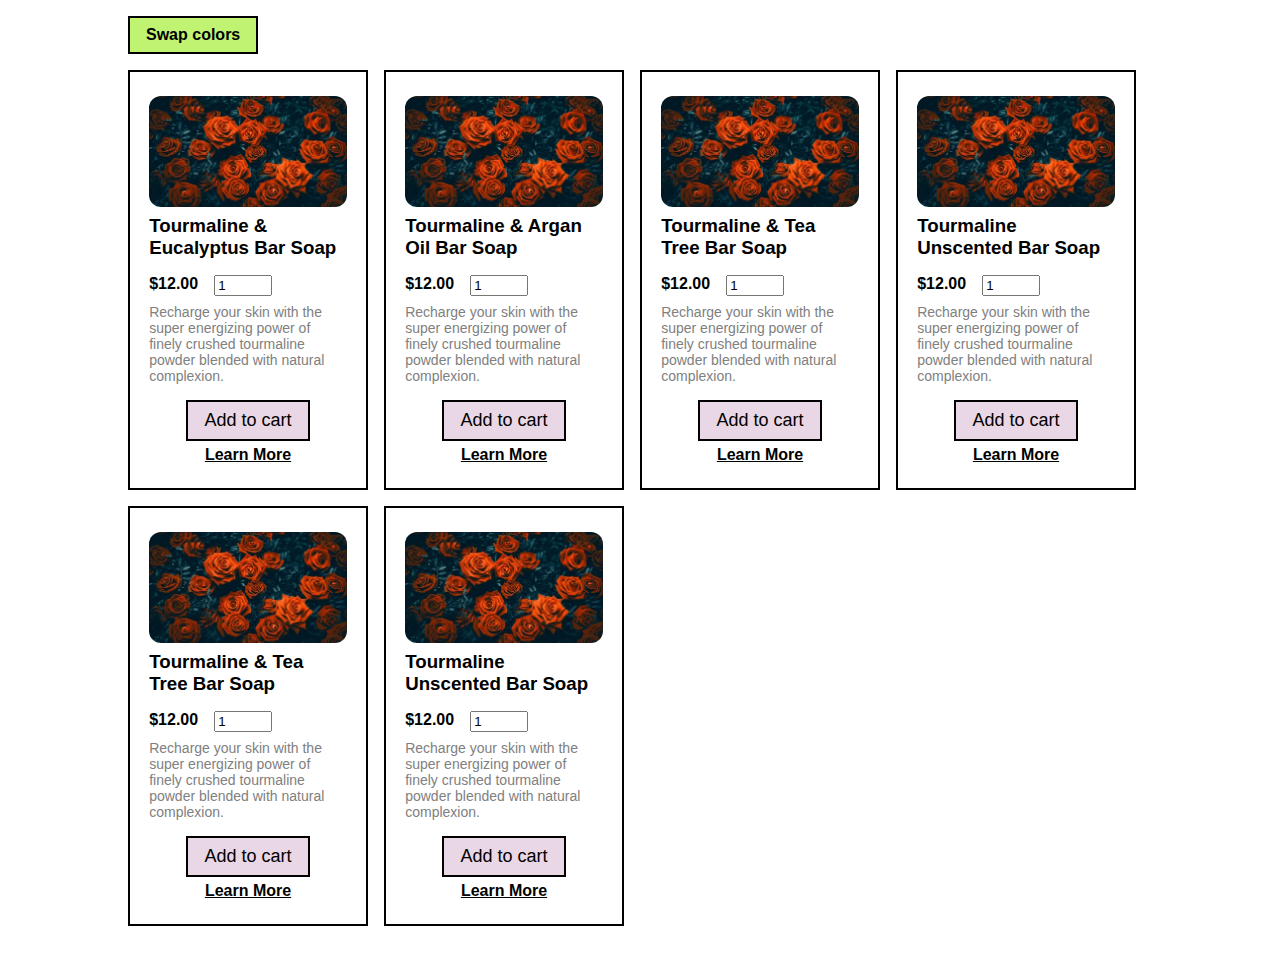
==== buttons/index.html @ a43e52da "first commit" ====
<!DOCTYPE html>
<html lang="en">

<head>
    <meta charset="UTF-8">
    <meta http-equiv="X-UA-Compatible" content="IE=edge">
    <meta name="viewport" content="width=device-width, initial-scale=1.0">
    <title>David - Dango Test (Buttons Option A)</title>
    <link rel="stylesheet" href="style.css">
</head>

<body>
    <main>
        <header>
            <button id="swap">Swap colors</button>
        </header>
        <section class="items">
            <div class="item">
                <div class="item-header">
                    <img src="picture.webp" alt="Tourmaline & Eucalyptus Bar Soap" draggable="false">
                    <h3>Tourmaline & Eucalyptus Bar Soap</h3>
                </div>
                <div class="item-content">
                    <div class="item-price">
                        <span>$12.00</span>
                        <input type="number" name="quantity" value="1" min="1" max="999">
                    </div>
                    <div class="item-description">
                        Recharge your skin with the super energizing power of finely crushed tourmaline powder blended
                        with natural complexion.
                    </div>
                </div>
                <div class="item-footer">
                    <button class="atc">Add to cart</button>
                    <a href="https://example.com" target="_blank" rel="noopener noreferrer" class="about">Learn More</a>
                </div>
            </div>
            <div class="item">
                <div class="item-header">
                    <img src="picture.webp" alt="Tourmaline & Argan Oil Bar Soap" draggable="false">
                    <h3>Tourmaline & Argan Oil Bar Soap</h3>
                </div>
                <div class="item-content">
                    <div class="item-price">
                        <span>$12.00</span>
                        <input type="number" name="quantity" value="1" min="1" max="999">
                    </div>
                    <div class="item-description">
                        Recharge your skin with the super energizing power of finely crushed tourmaline powder blended
                        with natural complexion.
                    </div>
                </div>
                <div class="item-footer">
                    <button class="atc">Add to cart</button>
                    <a href="https://example.com" target="_blank" rel="noopener noreferrer" class="about">Learn More</a>
                </div>
            </div>
            <div class="item">
                <div class="item-header">
                    <img src="picture.webp" alt="Tourmaline & Tea Tree Bar Soap" draggable="false">
                    <h3>Tourmaline & Tea Tree Bar Soap</h3>
                </div>
                <div class="item-content">
                    <div class="item-price">
                        <span>$12.00</span>
                        <input type="number" name="quantity" value="1" min="1" max="999">
                    </div>
                    <div class="item-description">
                        Recharge your skin with the super energizing power of finely crushed tourmaline powder blended
                        with natural complexion.
                    </div>
                </div>
                <div class="item-footer">
                    <button class="atc">Add to cart</button>
                    <a href="https://example.com" target="_blank" rel="noopener noreferrer" class="about">Learn More</a>
                </div>
            </div>
            <div class="item">
                <div class="item-header">
                    <img src="picture.webp" alt="Tourmaline Unscented Bar Soap" draggable="false">
                    <h3>Tourmaline Unscented Bar Soap</h3>
                </div>
                <div class="item-content">
                    <div class="item-price">
                        <span>$12.00</span>
                        <input type="number" name="quantity" value="1" min="1" max="999">
                    </div>
                    <div class="item-description">
                        Recharge your skin with the super energizing power of finely crushed tourmaline powder blended
                        with natural complexion.
                    </div>
                </div>
                <div class="item-footer">
                    <button class="atc">Add to cart</button>
                    <a href="https://example.com" target="_blank" rel="noopener noreferrer" class="about">Learn More</a>
                </div>
            </div>
            <div class="item">
                <div class="item-header">
                    <img src="picture.webp" alt="Tourmaline & Tea Tree Bar Soap" draggable="false">
                    <h3>Tourmaline & Tea Tree Bar Soap</h3>
                </div>
                <div class="item-content">
                    <div class="item-price">
                        <span>$12.00</span>
                        <input type="number" name="quantity" value="1" min="1" max="999">
                    </div>
                    <div class="item-description">
                        Recharge your skin with the super energizing power of finely crushed tourmaline powder blended
                        with natural complexion.
                    </div>
                </div>
                <div class="item-footer">
                    <button class="atc">Add to cart</button>
                    <a href="https://example.com" target="_blank" rel="noopener noreferrer" class="about">Learn More</a>
                </div>
            </div>
            <div class="item">
                <div class="item-header">
                    <img src="picture.webp" alt="Tourmaline Unscented Bar Soap" draggable="false">
                    <h3>Tourmaline Unscented Bar Soap</h3>
                </div>
                <div class="item-content">
                    <div class="item-price">
                        <span>$12.00</span>
                        <input type="number" name="quantity" value="1" min="1" max="999">
                    </div>
                    <div class="item-description">
                        Recharge your skin with the super energizing power of finely crushed tourmaline powder blended
                        with natural complexion.
                    </div>
                </div>
                <div class="item-footer">
                    <button class="atc">Add to cart</button>
                    <a href="https://example.com" target="_blank" rel="noopener noreferrer" class="about">Learn More</a>
                </div>
            </div>
        </section>
    </main>

    <script src="main.js"></script>
</body>

</html>
---- buttons/style.css ----
body {
  margin: 0;
  padding: 0;
  font-family: -apple-system, BlinkMacSystemFont, Segoe UI, Roboto, Oxygen,
    Ubuntu, Cantarell, Fira Sans, Droid Sans, Helvetica Neue, sans-serif;
}

button {
  padding: 0.5rem 1rem;
  transition: 200ms;

  cursor: pointer;

  outline: none;
  border: 2px solid black;
}

/* main content */
main {
  margin: 0 auto;
  max-width: 80vw;
  min-height: 100vh;

  display: flex;
  flex-direction: column;
}

/*  header */
header {
  padding: 1rem 0;
}

/* swap colors button */
#swap {
  background-color: #c0f372;

  font-weight: bold;
  font-size: medium;
}

#swap:hover {
  background-color: #a8d465;
}

/* items grid */
.items {
  flex: 1;

  padding: 0 1rem 2rem 0;
  display: grid;
  gap: 1rem;

  grid-template-columns: minmax(0, 1fr);
}

/* item */
.items > .item {
  padding: 1.5rem 1.2rem;
  border: 2px solid black;

  display: flex;
  flex-direction: column;
  gap: 1rem;
}

/* item header */
.item > .item-header {
  display: flex;
  flex-direction: column;
  gap: 0.5rem;
}

.item-header img {
  border-radius: 0.75rem;
  user-select: none;
}

.item-header h3 {
  word-wrap: break-word;
  margin: 0;
}

/* item content */
.item-content {
  display: flex;
  flex-direction: column;
  gap: 0.5rem;
}

/*  item price */
.item-price {
  display: flex;
  gap: 1rem;
}

.item-price > span {
  font-weight: 800;
}

.item-price > input {
  width: 25%;
}

/* item description */
.item-description {
  color: gray;
  font-size: 14px;
}

/* item footer */
.item-footer {
  display: flex;
  flex-direction: column;
  align-items: center;
  gap: 5px;
}

/* add to cart button */
.item-footer > .atc {
  background-color: #ead7e5;
  font-size: large;
}

.item-footer > .atc:hover {
  background-color: #dac6d4;
}

.item-footer > .about {
  color: black;
  font-weight: 600;
}

@media (min-width: 640px) {
  .items {
    grid-template-columns: repeat(2, minmax(0, 1fr));
  }
}

@media (min-width: 768px) {
  .items {
    grid-template-columns: repeat(3, minmax(0, 1fr));
  }
}

@media (min-width: 1024px) {
  .items {
    grid-template-columns: repeat(4, minmax(0, 1fr));
  }
}
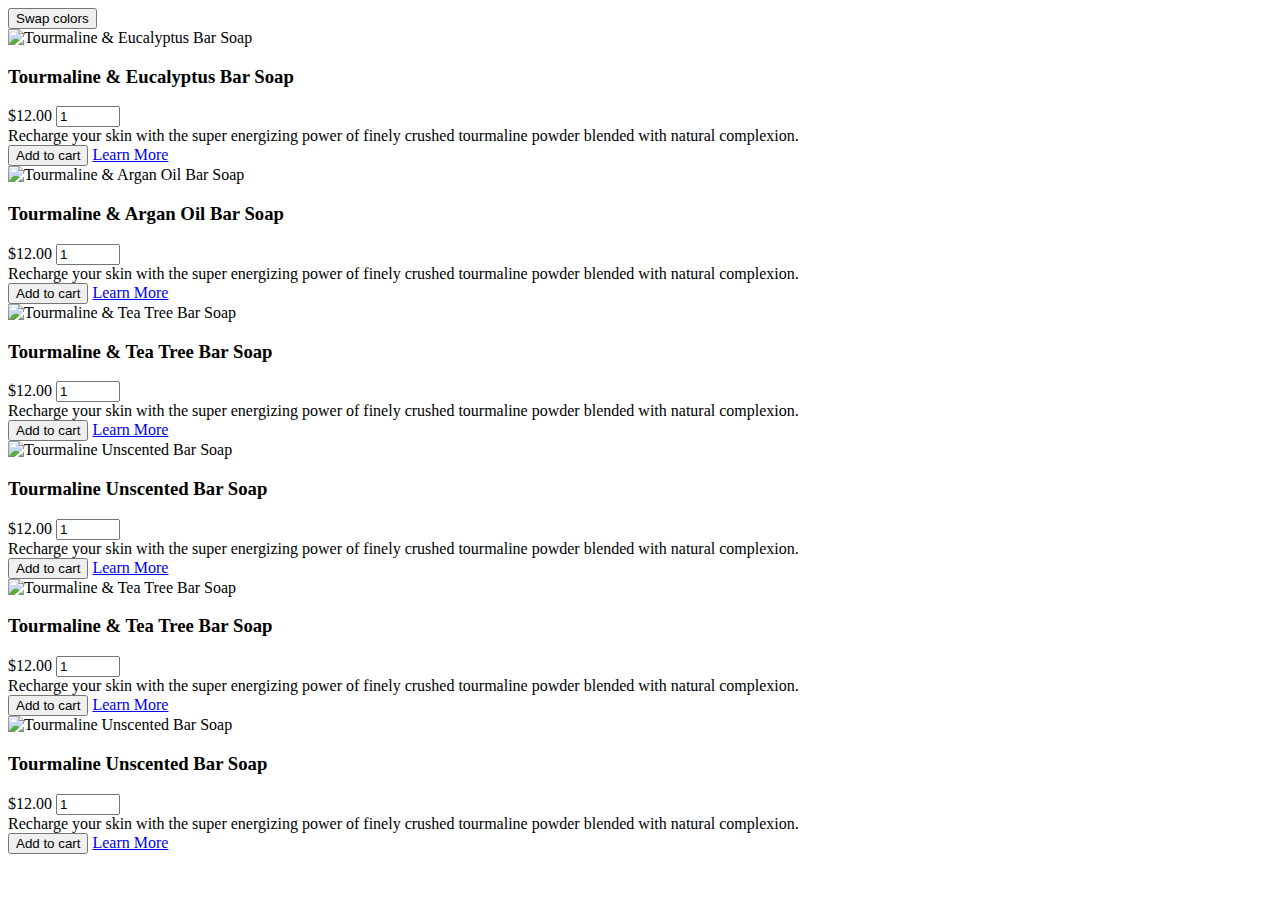
==== commit 705fb34a: "update buttons site" ====
--- a/buttons/index.html
+++ b/buttons/index.html
@@ -6,7 +6,7 @@
     <meta http-equiv="X-UA-Compatible" content="IE=edge">
     <meta name="viewport" content="width=device-width, initial-scale=1.0">
     <title>David - Dango Test (Buttons Option A)</title>
-    <link rel="stylesheet" href="style.css">
+    <link rel="stylesheet" href="buttons/style.css">
 </head>
 
 <body>
@@ -138,7 +138,7 @@
         </section>
     </main>
 
-    <script src="main.js"></script>
+    <script src="buttons/main.js"></script>
 </body>
 
 </html>